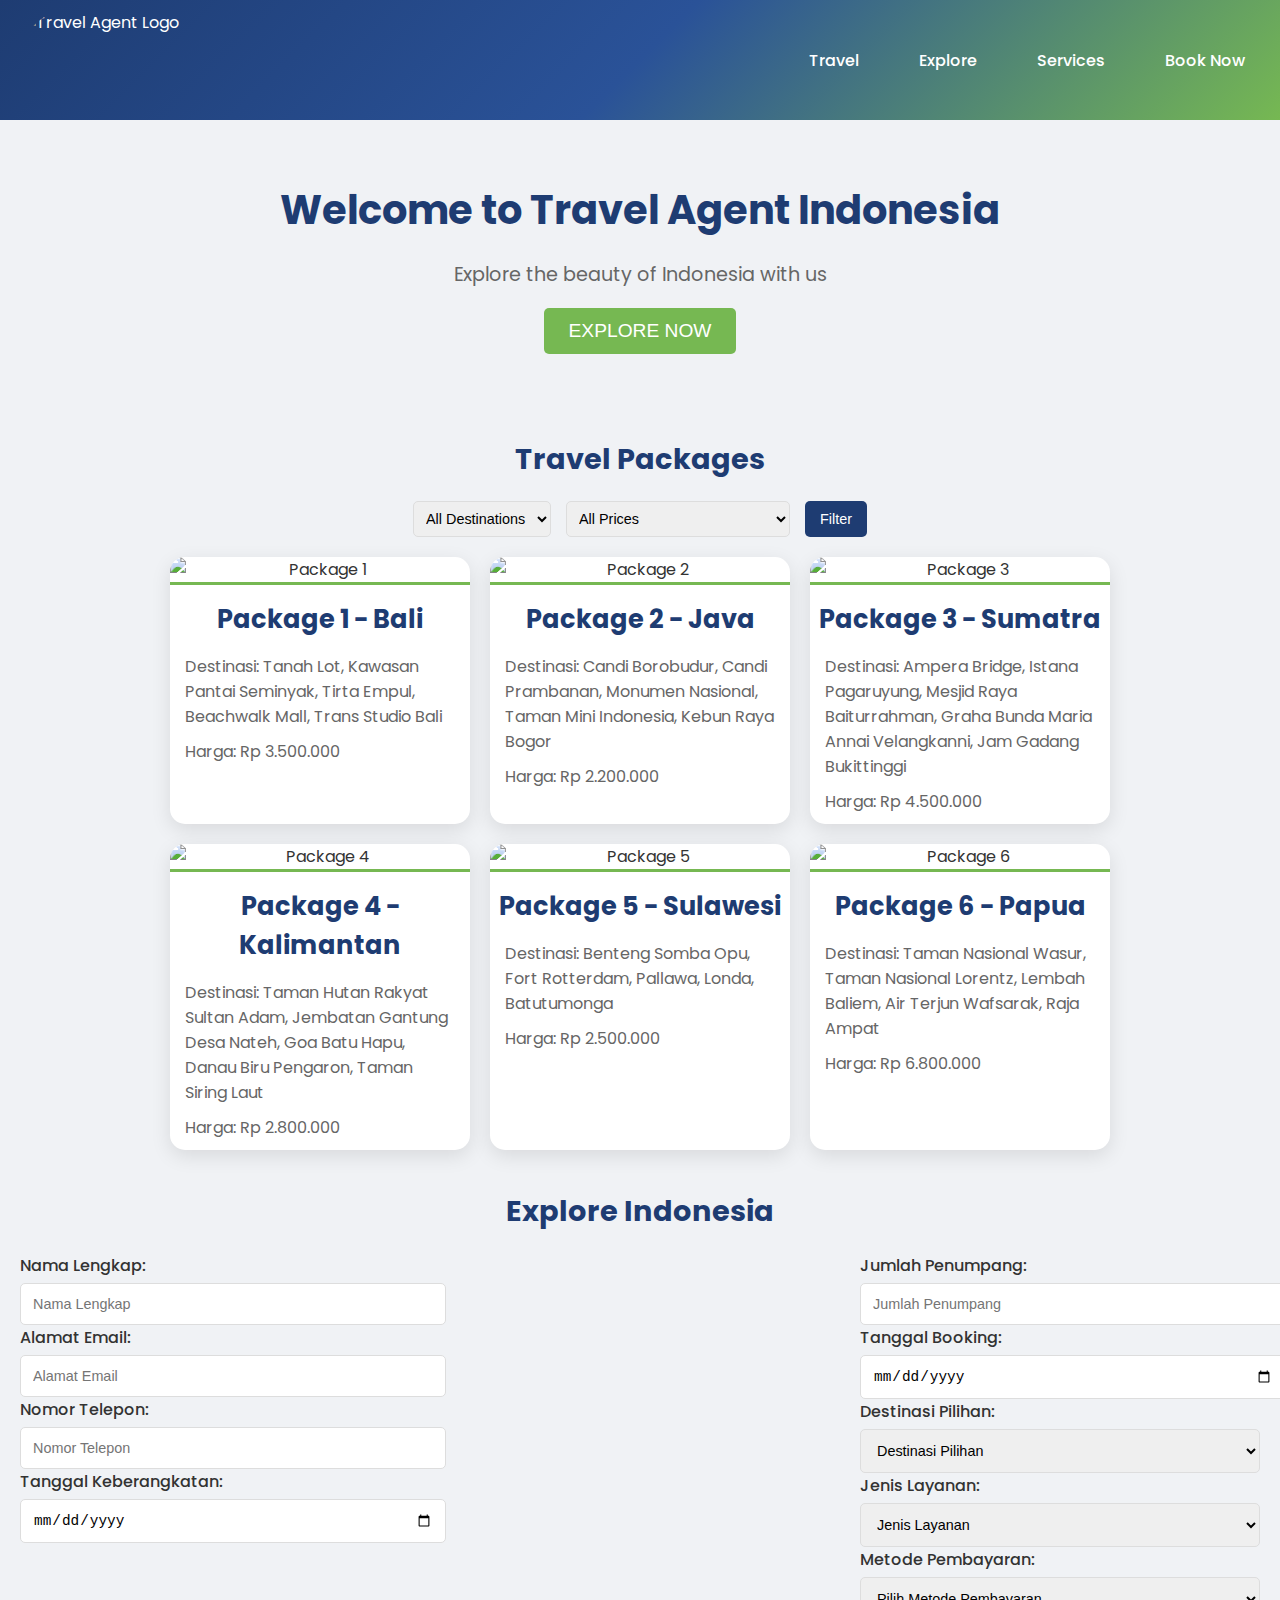
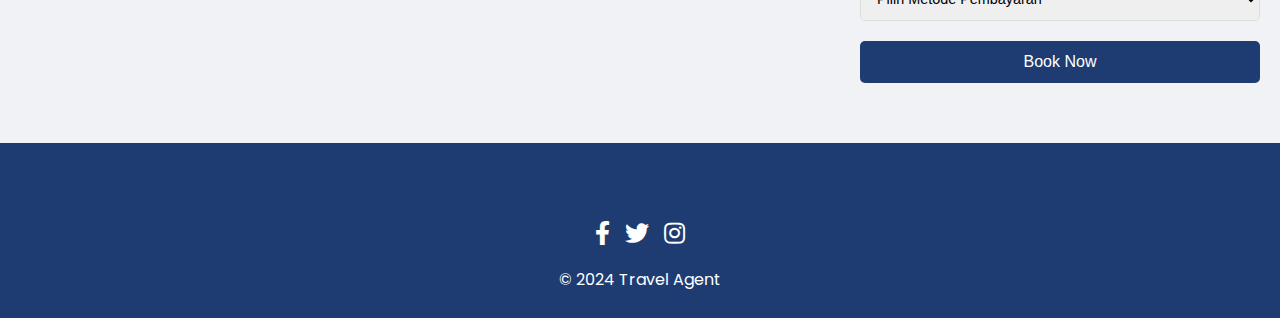
==== index.html @ 4fcbc6f3 "travel going nusantara" ====
<!DOCTYPE html>
<html lang="en">
  <head>
    <meta charset="UTF-8" />
    <meta name="viewport" content="width=device-width, initial-scale=1.0" />
    <title>Travel Agent Indonesia</title>
    <link
      rel="stylesheet"
      href="https://cdnjs.cloudflare.com/ajax/libs/font-awesome/5.15.4/css/all.min.css"
    />
    <link
      href="https://fonts.googleapis.com/css2?family=Poppins:wght@400;500;700&display=swap"
      rel="stylesheet"
    />
    <link rel="stylesheet" href="/css/style.css" />
  </head>
  <body>
    <header>
      <nav class="navbar">
        <div class="logo-container">
          <a href="index.html"
            ><img src="https://picsum.photos/200" class="logo" alt="Travel Agent Logo"
          /></a>
        </div>
        <ul class="links-container">
          <li class="link-item"><a href="travel.html">Travel</a></li>
          <li class="link-item"><a href="explore.html">Explore</a></li>
          <li class="link-item"><a href="services.html">Services</a></li>
          <li class="link-item"><a href="booknow.html">Book Now</a></li>
        </ul>
      </nav>
    </header>
    <div class="banner">
      <h1>Welcome to Travel Agent Indonesia</h1>
      <p>Explore the beauty of Indonesia with us</p>
      <div>
        <a href="booknow.html">
          <button class="explore-btn">Explore Now</button>
        </a>
      </div>
    </div>

    <main>
      <section id="travel">
        <h2>Travel Packages</h2>
        <div class="filter-container">
          <select id="filter-destination">
            <option value="all">All Destinations</option>
            <option value="bali">Bali</option>
            <option value="java">Java</option>
            <option value="sumatra">Sumatra</option>
          </select>
          <select id="filter-price">
            <option value="all">All Prices</option>
            <option value="low">Under Rp 1.000.000</option>
            <option value="medium">Rp 1.000.000 - Rp 2.000.000</option>
            <option value="high">Above Rp 2.000.000</option>
          </select>
          <button onclick="filterPackages()">Filter</button>
        </div>
        <section id="packages">
            <div class="package-grid">
              <div class="package-item" data-destination="bali" data-price="high">
                <img src="https://picsum.photos/200" alt="Package 1" />
                <h3>Package 1 - Bali</h3>
                <p>Destinasi: Tanah Lot, Kawasan Pantai Seminyak, Tirta Empul, Beachwalk Mall, Trans Studio Bali</p>
                <p>Harga: Rp 3.500.000</p>
              </div>
              <div class="package-item" data-destination="java" data-price="medium">
                <img src="https://picsum.photos/200" alt="Package 2" />
                <h3>Package 2 - Java</h3>
                <p>Destinasi: Candi Borobudur, Candi Prambanan, Monumen Nasional, Taman Mini Indonesia, Kebun Raya Bogor</p>
                <p>Harga: Rp 2.200.000</p>
              </div>
              <div class="package-item" data-destination="sumatra" data-price="high">
                <img src="https://picsum.photos/200" alt="Package 3" />
                <h3>Package 3 - Sumatra</h3>
                <p>Destinasi: Ampera Bridge, Istana Pagaruyung, Mesjid Raya Baiturrahman, Graha Bunda Maria Annai Velangkanni, Jam Gadang Bukittinggi</p>
                <p>Harga: Rp 4.500.000</p>
              </div>
              <div class="package-item" data-destination="kalimantan" data-price="medium">
                <img src="https://picsum.photos/200" alt="Package 4" />
                <h3>Package 4 - Kalimantan</h3>
                <p>Destinasi: Taman Hutan Rakyat Sultan Adam, Jembatan Gantung Desa Nateh, Goa Batu Hapu, Danau Biru Pengaron, Taman Siring Laut</p>
                <p>Harga: Rp 2.800.000</p>
              </div>
              <div class="package-item" data-destination="sulawesi" data-price="medium">
                <img src="https://picsum.photos/200" alt="Package 5" />
                <h3>Package 5 - Sulawesi</h3>
                <p>Destinasi: Benteng Somba Opu, Fort Rotterdam, Pallawa, Londa, Batutumonga</p>
                <p>Harga: Rp 2.500.000</p>
              </div>
              <div class="package-item" data-destination="papua" data-price="high">
                <img src="https://picsum.photos/200" alt="Package 6" />
                <h3>Package 6 - Papua</h3>
                <p>Destinasi: Taman Nasional Wasur, Taman Nasional Lorentz, Lembah Baliem, Air Terjun Wafsarak, Raja Ampat</p>
                <p>Harga: Rp 6.800.000</p>
              </div>
            </div>
          </section>
          

      <section id="explore-section">
        <h2>Explore Indonesia</h2>
        <div class="form-wrapper">
          <div class="form-left">
            <form id="form-left">
              <label for="name">Nama Lengkap:</label>
              <input
                type="text"
                placeholder="Nama Lengkap"
                id="name"
                required
              />

              <label for="email">Alamat Email:</label>
              <input
                type="email"
                placeholder="Alamat Email"
                id="email"
                required
              />

              <label for="phone">Nomor Telepon:</label>
              <input
                type="tel"
                placeholder="Nomor Telepon"
                id="phone"
                required
              />

              <label for="departure-date">Tanggal Keberangkatan:</label>
              <input type="date" id="departure-date" required />
            </form>
          </div>

          <div class="form-right">
            <form id="form-right">
              <label for="passengers">Jumlah Penumpang:</label>
              <input
                type="number"
                placeholder="Jumlah Penumpang"
                id="passengers"
                required
              />
              <label for="booking-date">Tanggal Booking:</label>
              <input type="date" id="booking-date" required />

              <label for="destination">Destinasi Pilihan:</label>
              <select id="destination" required>
                <option value="" disabled selected>Destinasi Pilihan</option>
                <option value="bali">Bali</option>
                <option value="java">Java</option>
                <option value="sumatra">Sumatra</option>
                <option value="kalimantan">Kalimantan</option>
                <option value="sulawesi">Sulawesi</option>
                <option value="papua">Papua</option>
              </select>

              <label for="service-type">Jenis Layanan:</label>
              <select id="service-type" required>
                <option value="" disabled selected>Jenis Layanan</option>
                <option value="tour">Paket Wisata</option>
                <option value="flight">Tiket Pesawat</option>
                <option value="hotel">Hotel</option>
              </select>

              <label for="payment-method">Metode Pembayaran:</label>
              <select id="payment-method" required>
                <option value="" disabled selected>
                  Pilih Metode Pembayaran
                </option>
                <option value="credit-card">Kartu Kredit</option>
                <option value="paypal">PayPal</option>
                <option value="bank-transfer">Transfer Bank</option>
              </select>

              <button type="submit">Book Now</button>
            </form>
          </div>
        </div>
      </section>
    </main>

    <footer>
      <div class="social-media">
        <h2>Follow Us</h2>
        <ul>
          <li>
            <a href="#" class="social-icon"
              ><i class="fab fa-facebook-f"></i
            ></a>
          </li>
          <li>
            <a href="#" class="social-icon"><i class="fab fa-twitter"></i></a>
          </li>
          <li>
            <a href="https://www.instagram.com/farhaaan____/" class="social-icon"><i class="fab fa-instagram"></i></a>
          </li>
        </ul>
      </div>
      <p>&copy; 2024 Travel Agent</p>
    </footer>

    <script src="/js/script.js"></script>
  </body>
</html>
---- css/style.css ----
/* Global Styles */
body {
    margin: 0;
    font-family: 'Poppins', sans-serif;
    background-color: #f0f2f5;
    color: #333;
  }
  
  a {
    text-decoration: none;
    color: inherit;
  }
  
  ul {
    list-style: none;
    padding: 0;
    margin: 0;
  }
  
  img {
    max-width: 100%;
    height: auto;
    display: block;
  }
  
  /* Header Styles */
  header {
    background: linear-gradient(135deg, #1e3c72 0%, #2a5298 50%, #76b852 100%);
    color: white;
    padding: 10px 20px;
    display: flex;
    align-items: center;
    justify-content: space-between;
  }
  
  .logo-container {
    flex: 1;
  }
  
  .logo {
    width: 100x;
    height:100px;
    border-radius: 100px;
  }
  
  .navbar {
    display: flex;
    justify-content: center;
    align-items: center;
    gap: 30px;
    flex: 2;
  }
  
  .links-container {
    display: flex;
    gap: 30px;
  }
  
  .link-item a {
    color: white;
    font-weight: 500;
    padding: 8px 15px;
    transition: background 0.3s, color 0.3s;
    border-radius: 5px;
  }
  
  .link-item a:hover {
    background: rgba(255, 255, 255, 0.2);
    color: #fff;
  }
  
  /* Banner Styles */
  .banner {
    text-align: center;
    padding: 40px 20px;
  }
  
  .banner h1 {
    font-size: 2.5rem;
    margin: 20px 0;
    color: #1e3c72;
  }
  
  .banner p {
    font-size: 1.2rem;
    color: #666;
  }
  
  .explore-btn {
    background: #76b852;
    border: none;
    padding: 12px 25px;
    font-size: 1.2rem;
    color: white;
    border-radius: 5px;
    cursor: pointer;
    transition: background 0.3s;
    text-transform: uppercase;
  }
  
  .explore-btn:hover {
    background: #1e3c72;
    color: #fff;
  }
  
  /* Main Content Styles */
  main {
    padding: 20px;
  }
  
  section {
    margin-bottom: 40px;
  }
  
  h2 {
    text-align: center;
    margin-bottom: 20px;
    font-size: 1.8rem;
    color: #1e3c72;
  }
  
  .filter-container {
    display: flex;
    justify-content: center;
    gap: 15px;
    margin-bottom: 20px;
  }
  
  .filter-container select {
    padding: 8px;
    font-size: 0.9rem;
    border-radius: 5px;
    border: 1px solid #ddd;
    outline: none;
    transition: border-color 0.3s;
  }
  
  .filter-container select:focus {
    border-color: #76b852;
  }
  
  .filter-container button {
    padding: 8px 15px;
    font-size: 0.9rem;
    color: white;
    background: #1e3c72;
    border: none;
    border-radius: 5px;
    cursor: pointer;
    transition: background 0.3s;
  }
  
  .filter-container button:hover {
    background: #76b852;
  }
  
  .package-grid {
    display: flex;
    justify-content: center;
    flex-wrap: wrap;
    gap: 20px;
  }
  
  .package-item {
    background: white;
    border-radius: 15px;
    box-shadow: 0 6px 20px rgba(0, 0, 0, 0.1);
    overflow: hidden;
    transition: transform 0.3s, box-shadow 0.3s;
    width: 280px;
    text-align: center;
  }
  
  .package-item:hover {
    transform: translateY(-10px);
    box-shadow: 0 10px 30px rgba(0, 0, 0, 0.2);
    background: rgba(255, 255, 255, 0.9);
  }
  
  .package-item img {
    border-bottom: 3px solid #76b852;
  }
  
  .package-item h3 {
    margin: 10px 0;
    font-size: 1.4rem;
    color: #1e3c72;
  }
  
  .package-item p {
    margin: 10px 0;
    font-size: 0.9rem;
    color: #666;
  }
  
  #explore-section p,
  #hero-section p,
  #services p,
  /* Book Now Page Styles */
/* Book Now Page Styles */
#booknow {
    padding: 20px;
    max-width: 1200px;
    margin: 0 auto;
}

#booknow h2 {
    font-size: 2rem;
    color: #1e3c72;
    margin-bottom: 10px;
    text-align: center;
}

#booknow p {
    text-align: center;
    margin-bottom: 20px;
    color: #444;
}

#booknow ul {
    list-style: none;
    padding: 0;
    margin: 20px 0;
}

#booknow li {
    margin-bottom: 10px;
    color: #666;
}

.form-wrapper {
    display: flex;
    justify-content: space-between;
    gap: 20px;
}

.form-left,
.form-right {
    flex: 1;
}

.form-left {
    max-width: 400px;
}

.form-right {
    max-width: 400px;
}

#form-left label,
#form-right label {
    font-weight: 500;
    margin-bottom: 5px;
    display: block;
}

#form-left input,
#form-right input,
#form-right select {
    width: 100%;
    padding: 12px;
    border: 1px solid #ddd;
    border-radius: 5px;
    font-size: 0.9rem;
    outline: none;
    transition: border-color 0.3s;
}

#form-left input:focus,
#form-right input:focus,
#form-right select:focus {
    border-color: #76b852;
}

#form-right button {
    padding: 12px;
    border: none;
    background: #1e3c72;
    color: white;
    font-size: 1rem;
    border-radius: 5px;
    cursor: pointer;
    transition: background 0.3s;
    margin-top: 20px;
    width: 100%;
}

#form-right button:hover {
    background: #76b852;
}


  
  
  #confirmation {
    max-width: 350px;
    margin: 20px auto;
    text-align: center;
    background: white;
    padding: 15px;
    border-radius: 10px;
    box-shadow: 0 6px 20px rgba(0, 0, 0, 0.1);
  }
  
  .hidden {
    display: none;
  }
  
  /* Destination Grid Styles */
  /* Package Grid Styles */
.package-grid {
    display: flex;
    flex-wrap: wrap;
    gap: 20px;
    justify-content: center;
  }
  
  .package-item {
    background: white;
    border-radius: 15px;
    box-shadow: 0 6px 20px rgba(0, 0, 0, 0.1);
    overflow: hidden;
    transition: transform 0.3s, box-shadow 0.3s;
    width: 300px;
    text-align: center;
  }
  
  .package-item:hover {
    transform: translateY(-10px);
    box-shadow: 0 10px 30px rgba(0, 0, 0, 0.2);
    background: rgba(255, 255, 255, 0.9);
  }
  
  .package-item img {
    width: 100%;
    height: auto;
    border-bottom: 3px solid #76b852;
  }
  
  .package-item h3 {
    margin: 15px 0;
    font-size: 1.6rem;
    color: #1e3c72;
  }
  
  .package-item p {
    margin: 10px 15px;
    font-size: 1rem;
    color: #666;
    text-align: left;
  }
  
  
  /* Service Grid Styles */
  /* Services Section Styles */
#services {
    padding: 40px 20px;
    text-align: center;
  }
  
  #services h2 {
    font-size: 2.2rem;
    color: #1e3c72;
    margin-bottom: 20px;
  }
  
  #services p {
    max-width: 800px;
    margin: 0 auto;
    line-height: 1.6;
    color: #444;
  }
  
  .service-content {
    display: flex;
    flex-direction: column;
    align-items: center;
    gap: 20px;
    max-width: 800px;
    margin: 0 auto;
  }
  
  .service-image {
    max-width: 100%;
    height: auto;
    border-radius: 10px;
    box-shadow: 0 4px 12px rgba(0, 0, 0, 0.1);
  }
  
  #services ul {
    list-style: none;
    padding: 0;
    margin: 20px 0;
  }
  
  #services li {
    font-size: 1rem;
    color: #666;
    margin-bottom: 10px;
  }
  
  
  /* Footer Styles */
 /* Footer Styles */
footer {
    background: #1e3c72;
    color: white;
    padding: 10px 0;
    text-align: center;
  }
  
  .social-media {
    margin-bottom: 10px;
  }
  
  .social-media h2 {
    font-size: 1.4rem;
    margin-bottom: 10px;
  }
  
  .social-media ul {
    display: flex;
    justify-content: center;
    gap: 15px;
    padding: 0;
    margin: 0;
  }
  
  .social-media li {
    list-style: none;
  }
  
  .social-icon {
    color: white;
    font-size: 1.5rem;
    transition: color 0.3s;
    cursor: pointer;
  }
  
  .social-icon:hover {
    color: #76b852; /* Warna hover yang sesuai dengan header */
  }
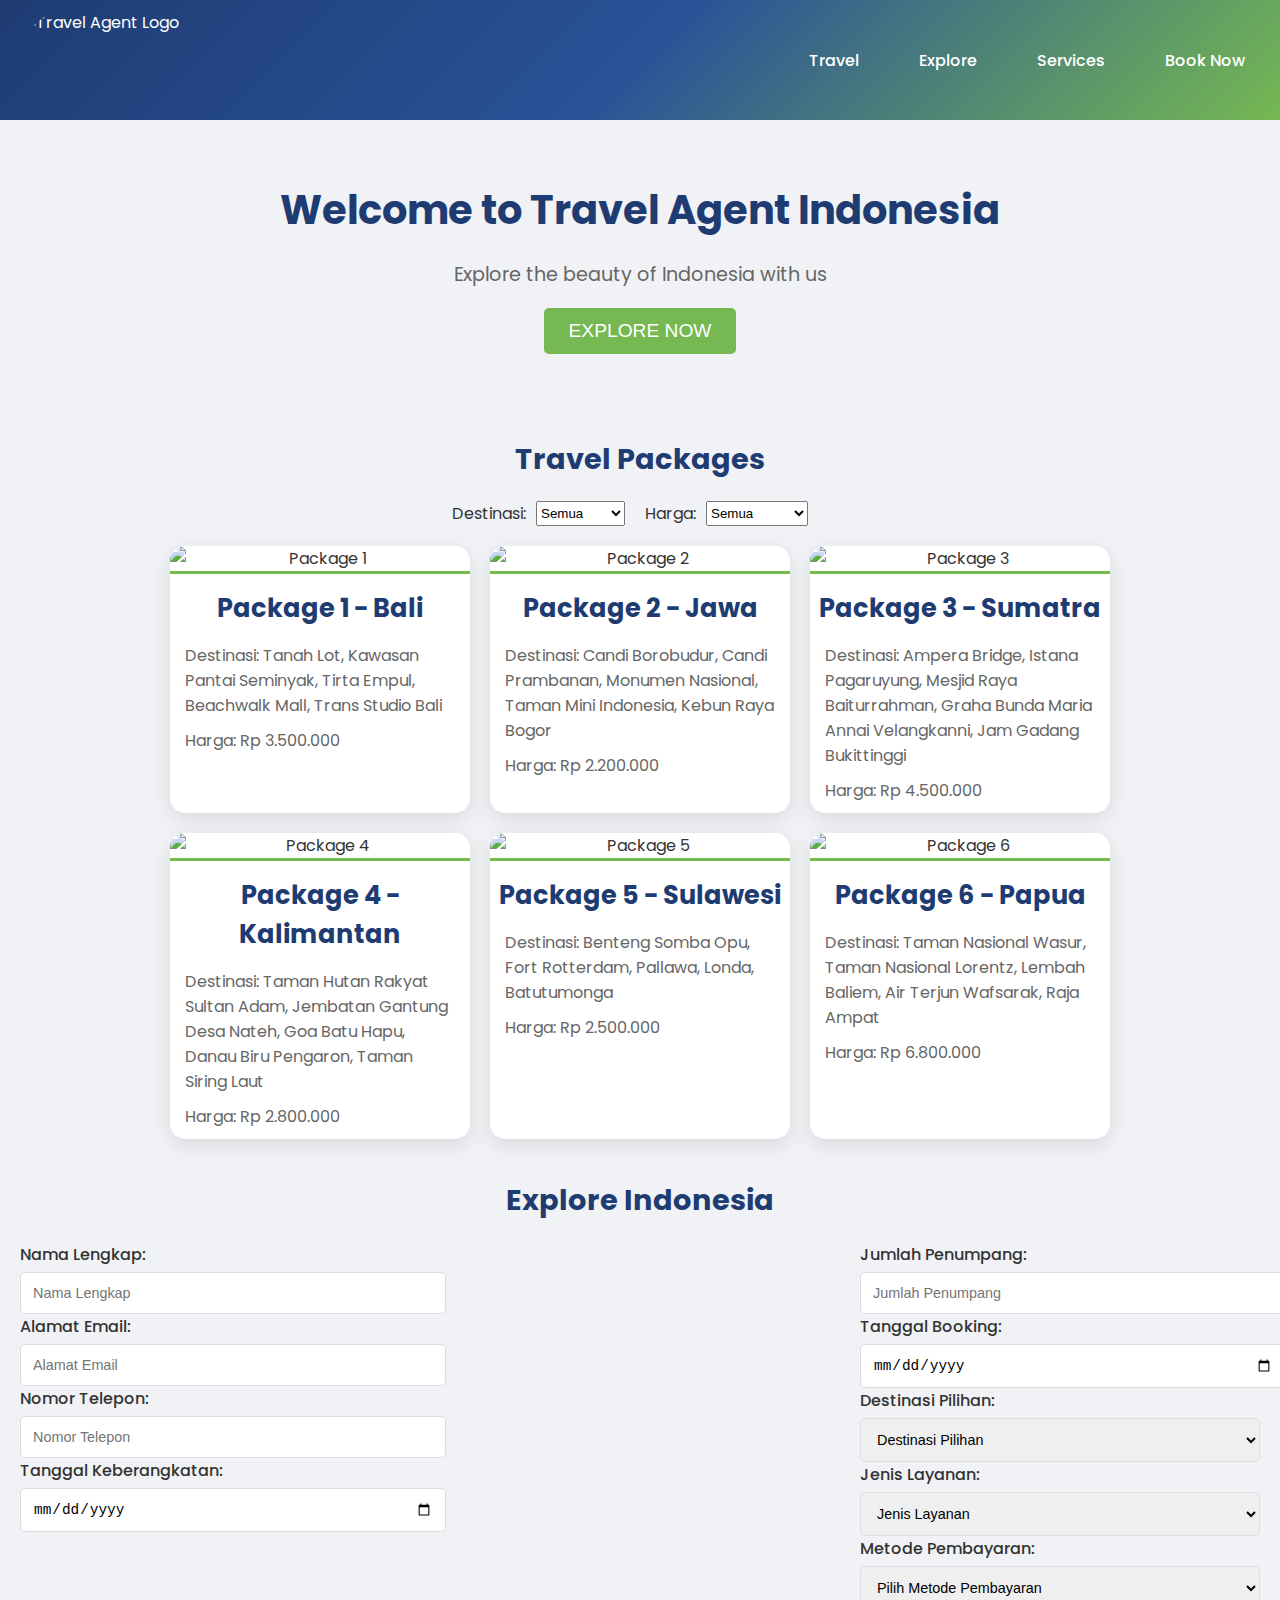
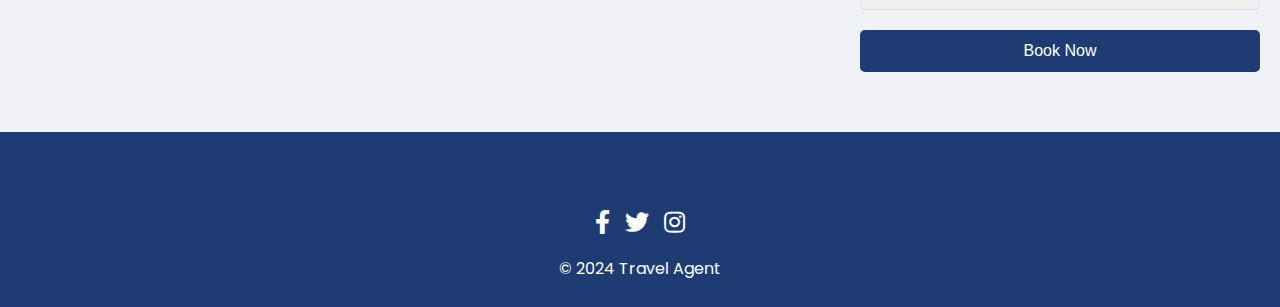
==== commit 8bde0ce4: "responsif device" ====
--- a/index.html
+++ b/index.html
@@ -12,16 +12,17 @@
       href="https://fonts.googleapis.com/css2?family=Poppins:wght@400;500;700&display=swap"
       rel="stylesheet"
     />
-    <link rel="stylesheet" href="/css/style.css" />
+    <link rel="stylesheet" href="css/style.css" />
   </head>
   <body>
     <header>
       <nav class="navbar">
         <div class="logo-container">
-          <a href="index.html"
-            ><img src="https://picsum.photos/200" class="logo" alt="Travel Agent Logo"
-          /></a>
+          <a href="index.html"><img src="https://picsum.photos/200" class="logo" alt="Travel Agent Logo" /></a>
         </div>
+        <button class="menu-toggle" aria-label="Toggle navigation">
+          <i class="fas fa-bars"></i>
+        </button>
         <ul class="links-container">
           <li class="link-item"><a href="travel.html">Travel</a></li>
           <li class="link-item"><a href="explore.html">Explore</a></li>
@@ -43,20 +44,25 @@
     <main>
       <section id="travel">
         <h2>Travel Packages</h2>
-        <div class="filter-container">
-          <select id="filter-destination">
-            <option value="all">All Destinations</option>
+        <div class="filter">
+          <label for="destination-filter">Destinasi:</label>
+          <select id="destination-filter">
+            <option value="all">Semua</option>
             <option value="bali">Bali</option>
-            <option value="java">Java</option>
+            <option value="jawa">Jawa</option>
             <option value="sumatra">Sumatra</option>
+            <option value="kalimantan">Kalimantan</option>
+            <option value="sulawesi">Sulawesi</option>
+            <option value="papua">Papua</option>
           </select>
-          <select id="filter-price">
-            <option value="all">All Prices</option>
-            <option value="low">Under Rp 1.000.000</option>
-            <option value="medium">Rp 1.000.000 - Rp 2.000.000</option>
-            <option value="high">Above Rp 2.000.000</option>
+      
+          <label for="price-filter">Harga:</label>
+          <select id="price-filter">
+            <option value="all">Semua</option>
+            <option value="low">1 juta - 3 juta</option>
+            <option value="medium">3 juta - 5 juta</option>
+            <option value="high">5 juta ke atas</option>
           </select>
-          <button onclick="filterPackages()">Filter</button>
         </div>
         <section id="packages">
             <div class="package-grid">
@@ -66,9 +72,9 @@
                 <p>Destinasi: Tanah Lot, Kawasan Pantai Seminyak, Tirta Empul, Beachwalk Mall, Trans Studio Bali</p>
                 <p>Harga: Rp 3.500.000</p>
               </div>
-              <div class="package-item" data-destination="java" data-price="medium">
+              <div class="package-item" data-destination="jawa" data-price="medium">
                 <img src="https://picsum.photos/200" alt="Package 2" />
-                <h3>Package 2 - Java</h3>
+                <h3>Package 2 - Jawa</h3>
                 <p>Destinasi: Candi Borobudur, Candi Prambanan, Monumen Nasional, Taman Mini Indonesia, Kebun Raya Bogor</p>
                 <p>Harga: Rp 2.200.000</p>
               </div>
@@ -202,6 +208,6 @@
       <p>&copy; 2024 Travel Agent</p>
     </footer>
 
-    <script src="/js/script.js"></script>
+    <script src="js/script.js"></script>
   </body>
 </html>
--- a/css/style.css
+++ b/css/style.css
@@ -22,6 +22,7 @@
     height: auto;
     display: block;
   }
+
   
   /* Header Styles */
   header {
@@ -440,4 +441,77 @@
   .social-icon:hover {
     color: #76b852; /* Warna hover yang sesuai dengan header */
   }
-  +
+/* filter package */
+.filter {
+  display: flex;
+  justify-content: center;
+  margin-bottom: 20px;
+}
+
+.filter label {
+  margin-right: 10px;
+}
+
+.filter select {
+  margin-right: 20px;
+}
+
+  /* responsif */
+  
+
+/* Hamburger Menu Styles */
+.menu-toggle {
+  display: none; /* Hide by default */
+  background: none;
+  border: none;
+  cursor: pointer;
+  font-size: 1.5rem;
+  color: white;
+}
+
+.menu-toggle i {
+  font-size: 1.5rem;
+}
+
+/* Navbar Styles */
+.navbar {
+  display: flex;
+  justify-content: space-between;
+  align-items: center;
+}
+
+.links-container {
+  display: flex;
+  gap: 30px;
+}
+
+/* Responsive Styles */
+@media (max-width: 768px) {
+  .links-container {
+    display: none;
+    flex-direction: column;
+    width: 100%;
+    background: #1e3c72;
+    position: absolute;
+    top: 60px; /* Adjust based on header height */
+    right: 0;
+    z-index: 1;
+  }
+
+  .links-container.active {
+    display: flex;
+  }
+
+  .menu-toggle {
+    display: block;
+  }
+}
+
+/* Media query for devices larger than mobile */
+@media (min-width: 769px) {
+  .menu-toggle {
+    display: none;
+  }
+}
+
